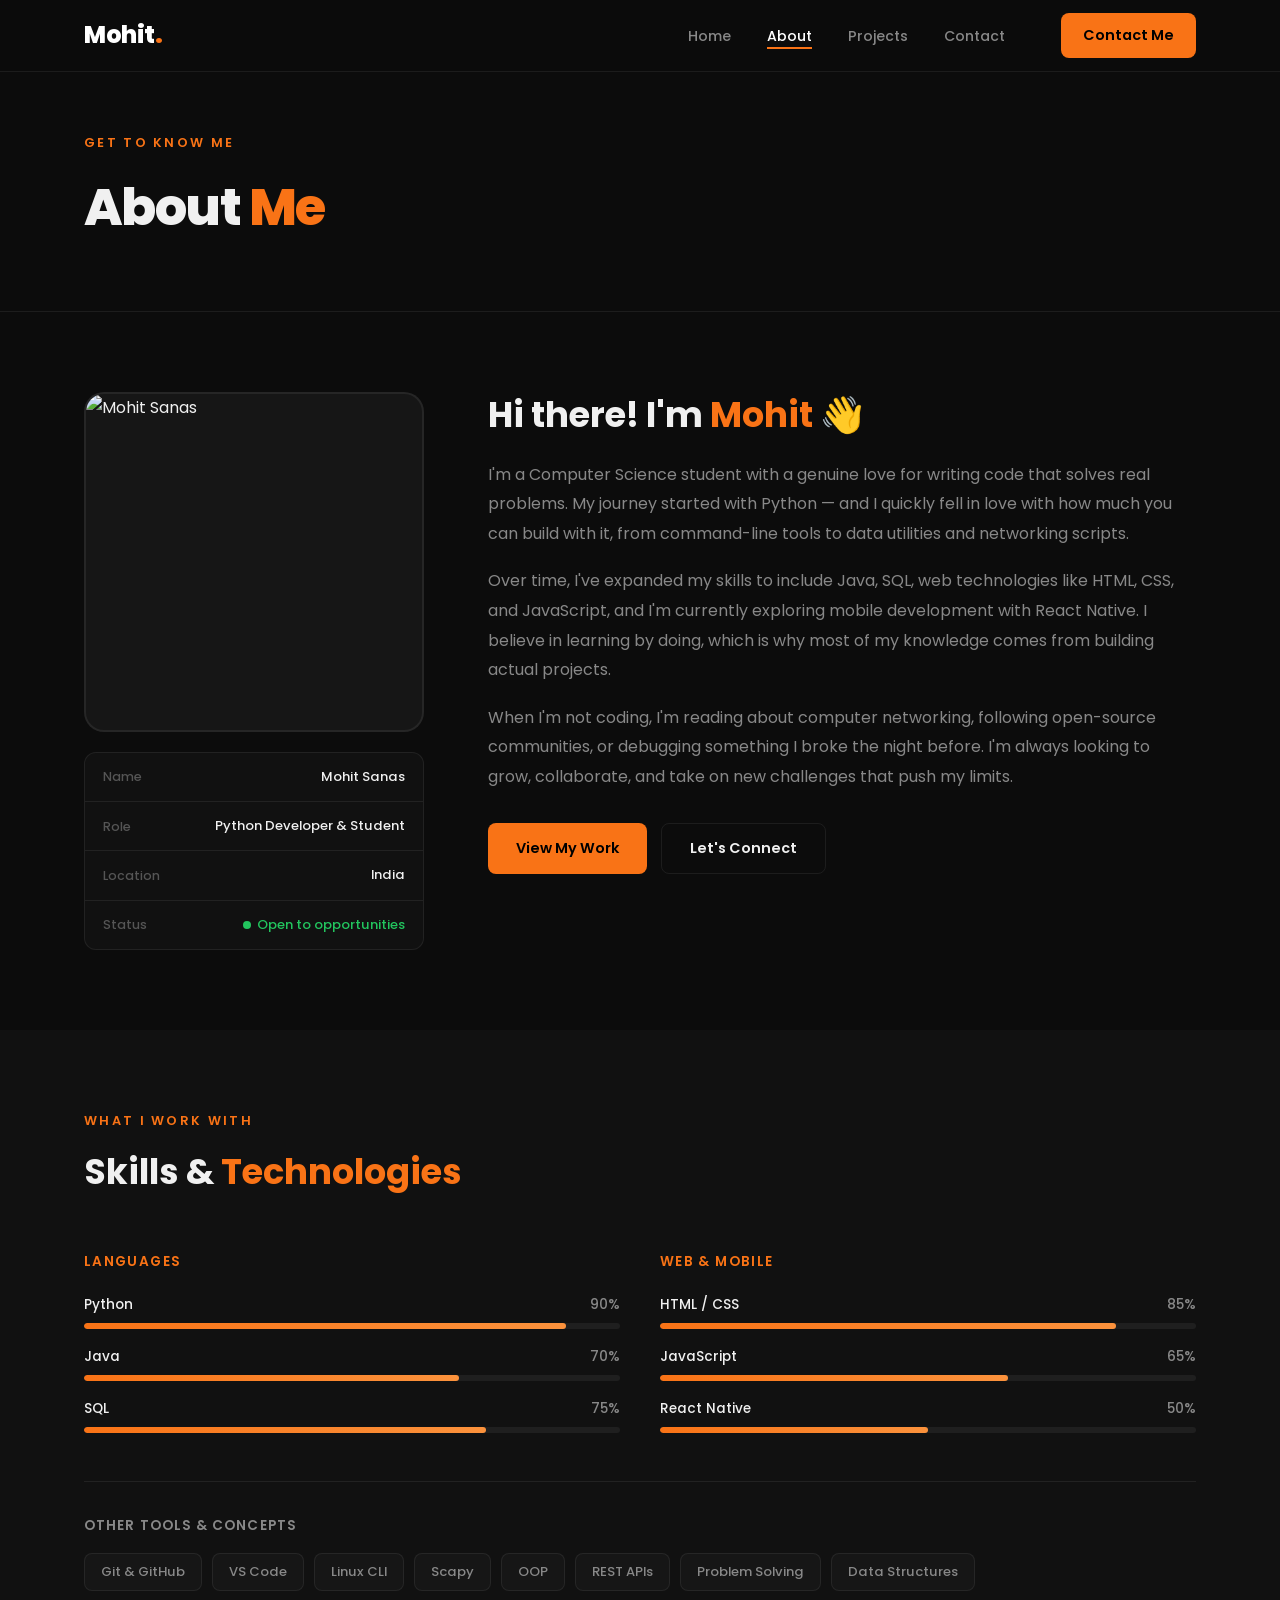
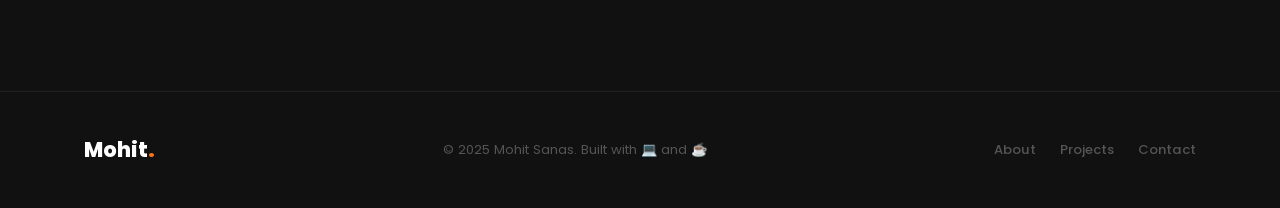
==== about.html @ 7caab4a8 "Initial commit - Portfolio Website" ====
<!DOCTYPE html>
<html lang="en">
<head>
  <meta charset="UTF-8" />
  <meta name="viewport" content="width=device-width, initial-scale=1.0"/>
  <title>About — Mohit Sanas</title>
  <link rel="preconnect" href="https://fonts.googleapis.com"/>
  <link rel="preconnect" href="https://fonts.gstatic.com" crossorigin/>
  <link href="https://fonts.googleapis.com/css2?family=Poppins:wght@300;400;500;600;700;800&display=swap" rel="stylesheet"/>
  <link rel="stylesheet" href="assets/css/styles.css"/>
</head>
<body>

  <!-- NAVBAR -->
  <nav class="navbar" id="navbar">
    <div class="nav-container">
      <a href="index.html" class="nav-logo">Mohit<span class="accent">.</span></a>
      <ul class="nav-links" id="navLinks">
        <li><a href="index.html" class="nav-link">Home</a></li>
        <li><a href="about.html" class="nav-link active">About</a></li>
        <li><a href="projects.html" class="nav-link">Projects</a></li>
        <li><a href="contact.html" class="nav-link">Contact</a></li>
      </ul>
      <a href="contact.html" class="btn btn-primary nav-cta">Contact Me</a>
      <button class="hamburger" id="hamburger" aria-label="Toggle menu">
        <span></span><span></span><span></span>
      </button>
    </div>
  </nav>

  <!-- PAGE HEADER -->
  <section class="page-header">
    <div class="container">
      <p class="section-label">Get to know me</p>
      <h1>About <span class="accent">Me</span></h1>
    </div>
  </section>

  <!-- ABOUT MAIN -->
  <section class="about-main">
    <div class="container">
      <div class="about-grid">

        <div class="about-image-col">
          <div class="about-image-wrap">
            <img
              src="https://api.dicebear.com/7.x/avataaars/svg?seed=MohitSanas&backgroundColor=1a1a1a"
              alt="Mohit Sanas"
              class="about-img"
            />
          </div>
          <div class="about-quick-info">
            <div class="info-item">
              <span class="info-label">Name</span>
              <span class="info-val">Mohit Sanas</span>
            </div>
            <div class="info-item">
              <span class="info-label">Role</span>
              <span class="info-val">Python Developer & Student</span>
            </div>
            <div class="info-item">
              <span class="info-label">Location</span>
              <span class="info-val">India</span>
            </div>
            <div class="info-item">
              <span class="info-label">Status</span>
              <span class="info-val available"><span class="dot"></span>Open to opportunities</span>
            </div>
          </div>
        </div>

        <div class="about-text-col">
          <h2>Hi there! I'm <span class="accent">Mohit</span> 👋</h2>
          <p>
            I'm a Computer Science student with a genuine love for writing code that solves real problems.
            My journey started with Python — and I quickly fell in love with how much you can build with it,
            from command-line tools to data utilities and networking scripts.
          </p>
          <p>
            Over time, I've expanded my skills to include Java, SQL, web technologies like HTML, CSS, and
            JavaScript, and I'm currently exploring mobile development with React Native. I believe in
            learning by doing, which is why most of my knowledge comes from building actual projects.
          </p>
          <p>
            When I'm not coding, I'm reading about computer networking, following open-source communities,
            or debugging something I broke the night before. I'm always looking to grow, collaborate, and
            take on new challenges that push my limits.
          </p>
          <div class="about-actions">
            <a href="projects.html" class="btn btn-primary">View My Work</a>
            <a href="contact.html" class="btn btn-outline">Let's Connect</a>
          </div>
        </div>
      </div>
    </div>
  </section>

  <!-- SKILLS -->
  <section class="skills-section">
    <div class="container">
      <p class="section-label">What I work with</p>
      <h2>Skills & <span class="accent">Technologies</span></h2>
      <div class="skills-grid">

        <div class="skill-category">
          <h4>Languages</h4>
          <div class="skill-list">
            <div class="skill-item">
              <div class="skill-info"><span>Python</span><span>90%</span></div>
              <div class="skill-bar"><div class="skill-fill" style="--w:90%"></div></div>
            </div>
            <div class="skill-item">
              <div class="skill-info"><span>Java</span><span>70%</span></div>
              <div class="skill-bar"><div class="skill-fill" style="--w:70%"></div></div>
            </div>
            <div class="skill-item">
              <div class="skill-info"><span>SQL</span><span>75%</span></div>
              <div class="skill-bar"><div class="skill-fill" style="--w:75%"></div></div>
            </div>
          </div>
        </div>

        <div class="skill-category">
          <h4>Web & Mobile</h4>
          <div class="skill-list">
            <div class="skill-item">
              <div class="skill-info"><span>HTML / CSS</span><span>85%</span></div>
              <div class="skill-bar"><div class="skill-fill" style="--w:85%"></div></div>
            </div>
            <div class="skill-item">
              <div class="skill-info"><span>JavaScript</span><span>65%</span></div>
              <div class="skill-bar"><div class="skill-fill" style="--w:65%"></div></div>
            </div>
            <div class="skill-item">
              <div class="skill-info"><span>React Native</span><span>50%</span></div>
              <div class="skill-bar"><div class="skill-fill" style="--w:50%"></div></div>
            </div>
          </div>
        </div>

      </div>

      <div class="skill-tags-row">
        <h4>Other tools & concepts</h4>
        <div class="skill-tags">
          <span>Git & GitHub</span>
          <span>VS Code</span>
          <span>Linux CLI</span>
          <span>Scapy</span>
          <span>OOP</span>
          <span>REST APIs</span>
          <span>Problem Solving</span>
          <span>Data Structures</span>
        </div>
      </div>
    </div>
  </section>

  <!-- FOOTER -->
  <footer class="footer">
    <div class="container footer-inner">
      <p class="footer-name">Mohit<span class="accent">.</span></p>
      <p class="footer-copy">© 2025 Mohit Sanas. Built with 💻 and ☕</p>
      <div class="footer-links">
        <a href="about.html">About</a>
        <a href="projects.html">Projects</a>
        <a href="contact.html">Contact</a>
      </div>
    </div>
  </footer>

  <script src="assets/js/script.js"></script>
</body>
</html>
---- assets/css/styles.css ----
/* ============================================
   MOHIT SANAS — PORTFOLIO CSS
   Dark Theme · Orange Accent · Poppins
   ============================================ */

/* === RESET & BASE === */
*, *::before, *::after {
  box-sizing: border-box;
  margin: 0;
  padding: 0;
}

:root {
  --accent:       #f97316;
  --accent-dim:   rgba(249, 115, 22, 0.12);
  --accent-glow:  rgba(249, 115, 22, 0.35);
  --bg:           #0c0c0c;
  --bg-2:         #111111;
  --bg-3:         #161616;
  --border:       rgba(255, 255, 255, 0.07);
  --border-hover: rgba(249, 115, 22, 0.4);
  --text:         #f0f0f0;
  --text-muted:   #888;
  --text-dim:     #555;
  --white:        #ffffff;
  --radius:       12px;
  --radius-lg:    20px;
  --shadow:       0 4px 24px rgba(0,0,0,0.4);
  --shadow-orange:0 4px 24px rgba(249, 115, 22, 0.2);
  --transition:   0.25s ease;
  --nav-h:        72px;
}

html {
  scroll-behavior: smooth;
}

body {
  font-family: 'Poppins', sans-serif;
  background: var(--bg);
  color: var(--text);
  line-height: 1.7;
  -webkit-font-smoothing: antialiased;
}

img { max-width: 100%; display: block; }
a  { text-decoration: none; color: inherit; }
ul { list-style: none; }

.container {
  width: 100%;
  max-width: 1160px;
  margin: 0 auto;
  padding: 0 24px;
}

.accent { color: var(--accent); }

.section-label {
  font-size: 0.8rem;
  font-weight: 600;
  letter-spacing: 0.18em;
  text-transform: uppercase;
  color: var(--accent);
  margin-bottom: 10px;
}

.center-btn { text-align: center; margin-top: 48px; }

/* === BUTTONS === */
.btn {
  display: inline-flex;
  align-items: center;
  gap: 8px;
  padding: 12px 28px;
  border-radius: 8px;
  font-family: 'Poppins', sans-serif;
  font-size: 0.9rem;
  font-weight: 600;
  cursor: pointer;
  border: none;
  transition: all var(--transition);
  white-space: nowrap;
}

.btn-primary {
  background: var(--accent);
  color: #000;
}
.btn-primary:hover {
  background: #fb923c;
  transform: translateY(-2px);
  box-shadow: var(--shadow-orange);
}

.btn-outline {
  background: transparent;
  color: var(--text);
  border: 1.5px solid var(--border);
}
.btn-outline:hover {
  border-color: var(--accent);
  color: var(--accent);
  transform: translateY(-2px);
}

.btn-sm { padding: 8px 20px; font-size: 0.82rem; }
.btn-block { width: 100%; justify-content: center; }


/* ============================================
   NAVBAR
   ============================================ */
.navbar {
  position: fixed;
  top: 0; left: 0; right: 0;
  z-index: 999;
  height: var(--nav-h);
  background: rgba(12, 12, 12, 0.85);
  backdrop-filter: blur(14px);
  -webkit-backdrop-filter: blur(14px);
  border-bottom: 1px solid var(--border);
  transition: background var(--transition);
}

.navbar.scrolled {
  background: rgba(12, 12, 12, 0.97);
}

.nav-container {
  max-width: 1160px;
  margin: 0 auto;
  padding: 0 24px;
  height: 100%;
  display: flex;
  align-items: center;
  gap: 40px;
}

.nav-logo {
  font-size: 1.5rem;
  font-weight: 800;
  letter-spacing: -0.02em;
  color: var(--white);
  flex-shrink: 0;
}

.nav-links {
  display: flex;
  align-items: center;
  gap: 36px;
  margin-left: auto;
}

.nav-link {
  font-size: 0.88rem;
  font-weight: 500;
  color: var(--text-muted);
  transition: color var(--transition);
  position: relative;
}

.nav-link::after {
  content: '';
  position: absolute;
  bottom: -3px;
  left: 0;
  width: 0;
  height: 2px;
  background: var(--accent);
  transition: width var(--transition);
}

.nav-link:hover,
.nav-link.active {
  color: var(--white);
}
.nav-link:hover::after,
.nav-link.active::after {
  width: 100%;
}

.nav-cta { margin-left: 16px; padding: 10px 22px; }

.hamburger {
  display: none;
  flex-direction: column;
  gap: 5px;
  background: none;
  border: none;
  cursor: pointer;
  margin-left: auto;
  padding: 4px;
}
.hamburger span {
  display: block;
  width: 24px;
  height: 2px;
  background: var(--text);
  border-radius: 2px;
  transition: all var(--transition);
}
.hamburger.open span:nth-child(1) { transform: translateY(7px) rotate(45deg); }
.hamburger.open span:nth-child(2) { opacity: 0; }
.hamburger.open span:nth-child(3) { transform: translateY(-7px) rotate(-45deg); }


/* ============================================
   HERO
   ============================================ */
.hero {
  min-height: 100vh;
  display: flex;
  flex-direction: column;
  justify-content: center;
  padding-top: var(--nav-h);
  background:
    radial-gradient(ellipse 60% 50% at 80% 40%, rgba(249, 115, 22, 0.06) 0%, transparent 70%),
    radial-gradient(ellipse 40% 40% at 20% 70%, rgba(249, 115, 22, 0.03) 0%, transparent 70%),
    var(--bg);
  position: relative;
  overflow: hidden;
}

.hero::before {
  content: '';
  position: absolute;
  inset: 0;
  background-image:
    linear-gradient(rgba(255,255,255,0.025) 1px, transparent 1px),
    linear-gradient(90deg, rgba(255,255,255,0.025) 1px, transparent 1px);
  background-size: 80px 80px;
  mask-image: radial-gradient(ellipse 80% 80% at 50% 50%, black 0%, transparent 100%);
  pointer-events: none;
}

.hero-container {
  max-width: 1160px;
  margin: 0 auto;
  padding: 80px 24px;
  display: flex;
  align-items: center;
  gap: 60px;
}

.hero-text { flex: 1; }

.hero-greeting {
  font-size: 1rem;
  font-weight: 500;
  color: var(--text-muted);
  margin-bottom: 16px;
}

.hero-name {
  font-size: clamp(2.4rem, 5vw, 3.8rem);
  font-weight: 800;
  line-height: 1.1;
  letter-spacing: -0.03em;
  margin-bottom: 12px;
}

.hero-role {
  font-size: clamp(1.1rem, 2.5vw, 1.5rem);
  font-weight: 500;
  color: var(--text-muted);
  margin-bottom: 24px;
}

.hero-role .divider { color: var(--accent); margin: 0 8px; }

.hero-tagline {
  font-size: 1rem;
  color: var(--text-muted);
  max-width: 500px;
  margin-bottom: 36px;
  line-height: 1.8;
}

.hero-buttons {
  display: flex;
  gap: 14px;
  flex-wrap: wrap;
  margin-bottom: 48px;
}

.hero-stats {
  display: flex;
  align-items: center;
  gap: 24px;
}

.stat { text-align: left; }
.stat-num {
  display: block;
  font-size: 1.6rem;
  font-weight: 800;
  color: var(--accent);
  line-height: 1;
}
.stat-label {
  font-size: 0.75rem;
  color: var(--text-dim);
  font-weight: 500;
}
.stat-divider {
  width: 1px;
  height: 36px;
  background: var(--border);
}

/* Hero image */
.hero-image-wrap {
  flex-shrink: 0;
  position: relative;
  display: flex;
  flex-direction: column;
  align-items: center;
}

.hero-image-ring {
  position: absolute;
  width: 320px;
  height: 320px;
  border-radius: 50%;
  border: 1.5px solid rgba(249, 115, 22, 0.25);
  animation: ring-pulse 3s ease-in-out infinite;
}

@keyframes ring-pulse {
  0%, 100% { transform: scale(1); opacity: 0.5; }
  50%       { transform: scale(1.05); opacity: 1; }
}

.hero-image-box {
  width: 280px;
  height: 280px;
  border-radius: 50%;
  border: 3px solid var(--accent);
  overflow: hidden;
  background: var(--bg-3);
  box-shadow: 0 0 60px rgba(249, 115, 22, 0.25);
  position: relative;
  z-index: 1;
}

.hero-img {
  width: 100%;
  height: 100%;
  object-fit: cover;
  filter: contrast(1.05) brightness(1.02);
  transition: transform 0.3s ease;
  transform: rotate(90deg);
}

.hero-image-box:hover .hero-img {
  transform: scale(1.05);
}

.hero-badge {
  margin-top: 20px;
  display: flex;
  align-items: center;
  gap: 8px;
  background: var(--bg-3);
  border: 1px solid var(--border);
  border-radius: 100px;
  padding: 8px 18px;
  font-size: 0.78rem;
  font-weight: 500;
  color: var(--text-muted);
  position: relative;
  z-index: 1;
}

.badge-dot, .dot {
  width: 8px;
  height: 8px;
  background: #22c55e;
  border-radius: 50%;
  animation: badge-blink 1.8s ease-in-out infinite;
  flex-shrink: 0;
}

@keyframes badge-blink {
  0%, 100% { opacity: 1; }
  50%       { opacity: 0.3; }
}

.badge-dot.pulse {
  animation: badge-blink 1.8s ease-in-out infinite;
}

/* Scroll hint */
.hero-scroll-hint {
  position: absolute;
  bottom: 32px;
  left: 50%;
  transform: translateX(-50%);
  display: flex;
  flex-direction: column;
  align-items: center;
  gap: 8px;
  color: var(--text-dim);
  font-size: 0.72rem;
  letter-spacing: 0.1em;
}
.scroll-line {
  width: 1.5px;
  height: 40px;
  background: linear-gradient(to bottom, var(--accent), transparent);
  animation: scroll-fade 1.8s ease-in-out infinite;
}
@keyframes scroll-fade {
  0%, 100% { opacity: 0.3; transform: scaleY(1); }
  50%       { opacity: 1; }
}


/* ============================================
   SKILLS TICKER
   ============================================ */
.skills-ticker {
  background: var(--bg-2);
  border-top: 1px solid var(--border);
  border-bottom: 1px solid var(--border);
  overflow: hidden;
  padding: 18px 0;
}

.ticker-track {
  overflow: hidden;
  white-space: nowrap;
}

.ticker-items {
  display: inline-flex;
  align-items: center;
  gap: 32px;
  animation: ticker-move 18s linear infinite;
}

.ticker-items span {
  font-size: 0.85rem;
  font-weight: 600;
  color: var(--text-muted);
  letter-spacing: 0.05em;
  text-transform: uppercase;
}

.ticker-items .sep { color: var(--accent); font-size: 0.65rem; }

@keyframes ticker-move {
  0%   { transform: translateX(0); }
  100% { transform: translateX(-50%); }
}


/* ============================================
   MINI ABOUT (homepage)
   ============================================ */
.mini-about {
  padding: 100px 0;
  background: var(--bg);
}

.mini-about-inner {
  display: grid;
  grid-template-columns: 1fr 1fr;
  gap: 60px;
  align-items: start;
}

.mini-about-text h2 {
  font-size: clamp(1.6rem, 3vw, 2.2rem);
  font-weight: 700;
  line-height: 1.3;
  margin-bottom: 20px;
}

.mini-about-text p {
  color: var(--text-muted);
  margin-bottom: 32px;
  line-height: 1.8;
}

.mini-about-cards {
  display: flex;
  flex-direction: column;
  gap: 16px;
}

.mini-card {
  background: var(--bg-2);
  border: 1px solid var(--border);
  border-radius: var(--radius);
  padding: 22px 24px;
  display: flex;
  align-items: flex-start;
  gap: 16px;
  transition: border-color var(--transition), transform var(--transition);
}
.mini-card:hover {
  border-color: var(--border-hover);
  transform: translateX(4px);
}
.mini-card-icon { font-size: 1.4rem; flex-shrink: 0; }
.mini-card h4 { font-size: 0.95rem; font-weight: 600; margin-bottom: 4px; }
.mini-card p  { font-size: 0.82rem; color: var(--text-muted); line-height: 1.6; }


/* ============================================
   FEATURED PROJECTS (homepage)
   ============================================ */
.featured-project {
  padding: 80px 0 100px;
  background: var(--bg-2);
}

.featured-project h2 {
  font-size: clamp(1.6rem, 3vw, 2.2rem);
  font-weight: 700;
  margin-bottom: 48px;
}

.featured-grid {
  display: grid;
  grid-template-columns: 1fr 1fr;
  gap: 24px;
}

.project-card {
  background: var(--bg-3);
  border: 1px solid var(--border);
  border-radius: var(--radius-lg);
  padding: 28px;
  transition: all var(--transition);
  display: flex;
  flex-direction: column;
  gap: 14px;
}
.project-card:hover {
  border-color: var(--border-hover);
  transform: translateY(-4px);
  box-shadow: var(--shadow-orange);
}

.project-card-header {
  display: flex;
  align-items: center;
  justify-content: space-between;
}

.project-tag {
  font-size: 0.72rem;
  font-weight: 600;
  background: var(--accent-dim);
  color: var(--accent);
  padding: 4px 12px;
  border-radius: 100px;
  letter-spacing: 0.04em;
}

.project-gh-link {
  color: var(--text-muted);
  transition: color var(--transition);
}
.project-gh-link:hover { color: var(--accent); }

.project-card h3 {
  font-size: 1.2rem;
  font-weight: 700;
}

.project-card p {
  font-size: 0.88rem;
  color: var(--text-muted);
  line-height: 1.7;
  flex: 1;
}

.project-tech {
  display: flex;
  gap: 8px;
  flex-wrap: wrap;
}
.project-tech span {
  font-size: 0.72rem;
  font-weight: 500;
  color: var(--text-dim);
  background: rgba(255,255,255,0.04);
  border: 1px solid var(--border);
  padding: 3px 10px;
  border-radius: 4px;
}


/* ============================================
   PAGE HEADER (inner pages)
   ============================================ */
.page-header {
  padding: calc(var(--nav-h) + 60px) 0 60px;
  background: var(--bg);
  border-bottom: 1px solid var(--border);
}

.page-header h1 {
  font-size: clamp(2rem, 5vw, 3.2rem);
  font-weight: 800;
  letter-spacing: -0.03em;
}

.page-header-sub {
  margin-top: 14px;
  font-size: 1rem;
  color: var(--text-muted);
  max-width: 560px;
}


/* ============================================
   ABOUT PAGE
   ============================================ */
.about-main {
  padding: 80px 0;
}

.about-grid {
  display: grid;
  grid-template-columns: 340px 1fr;
  gap: 64px;
  align-items: start;
}

.about-image-wrap {
  width: 100%;
  border-radius: var(--radius-lg);
  overflow: hidden;
  border: 2px solid var(--border);
  background: var(--bg-3);
  aspect-ratio: 1;
  display: flex;
  align-items: center;
  justify-content: center;
}

.about-img {
  width: 100%;
  height: 100%;
  object-fit: cover;
}

.about-quick-info {
  margin-top: 20px;
  background: var(--bg-2);
  border: 1px solid var(--border);
  border-radius: var(--radius);
  overflow: hidden;
}

.info-item {
  display: flex;
  justify-content: space-between;
  align-items: center;
  padding: 13px 18px;
  border-bottom: 1px solid var(--border);
}
.info-item:last-child { border-bottom: none; }
.info-label { font-size: 0.78rem; color: var(--text-dim); font-weight: 500; }
.info-val    { font-size: 0.82rem; color: var(--text); font-weight: 500; }
.info-val.available { color: #22c55e; display: flex; align-items: center; gap: 6px; }

.about-text-col h2 {
  font-size: clamp(1.6rem, 3vw, 2.2rem);
  font-weight: 700;
  margin-bottom: 22px;
  line-height: 1.3;
}

.about-text-col p {
  color: var(--text-muted);
  margin-bottom: 18px;
  line-height: 1.85;
}

.about-actions {
  display: flex;
  gap: 14px;
  flex-wrap: wrap;
  margin-top: 32px;
}

/* Skills section */
.skills-section {
  padding: 80px 0 100px;
  background: var(--bg-2);
}

.skills-section h2 {
  font-size: clamp(1.6rem, 3vw, 2.2rem);
  font-weight: 700;
  margin-bottom: 48px;
}

.skills-grid {
  display: grid;
  grid-template-columns: 1fr 1fr;
  gap: 40px;
  margin-bottom: 48px;
}

.skill-category h4 {
  font-size: 0.85rem;
  font-weight: 600;
  text-transform: uppercase;
  letter-spacing: 0.1em;
  color: var(--accent);
  margin-bottom: 20px;
}

.skill-list { display: flex; flex-direction: column; gap: 16px; }

.skill-item {}
.skill-info {
  display: flex;
  justify-content: space-between;
  font-size: 0.85rem;
  font-weight: 500;
  margin-bottom: 7px;
  color: var(--text);
}
.skill-info span:last-child { color: var(--text-muted); }

.skill-bar {
  height: 6px;
  background: rgba(255,255,255,0.06);
  border-radius: 100px;
  overflow: hidden;
}

.skill-fill {
  height: 100%;
  width: var(--w);
  background: linear-gradient(90deg, var(--accent), #fb923c);
  border-radius: 100px;
  animation: bar-grow 1s ease-out forwards;
  transform-origin: left;
}

@keyframes bar-grow {
  from { width: 0; }
  to   { width: var(--w); }
}

.skill-tags-row {
  padding-top: 32px;
  border-top: 1px solid var(--border);
}

.skill-tags-row h4 {
  font-size: 0.85rem;
  font-weight: 600;
  color: var(--text-muted);
  margin-bottom: 16px;
  text-transform: uppercase;
  letter-spacing: 0.08em;
}

.skill-tags {
  display: flex;
  flex-wrap: wrap;
  gap: 10px;
}

.skill-tags span {
  background: var(--bg-3);
  border: 1px solid var(--border);
  color: var(--text-muted);
  border-radius: 8px;
  padding: 7px 16px;
  font-size: 0.82rem;
  font-weight: 500;
  transition: all var(--transition);
}
.skill-tags span:hover {
  border-color: var(--accent);
  color: var(--accent);
}


/* ============================================
   PROJECTS PAGE
   ============================================ */
.projects-section {
  padding: 80px 0 100px;
}

.project-full-card {
  display: grid;
  grid-template-columns: 1fr 1fr;
  gap: 60px;
  align-items: center;
  padding: 60px 0;
  border-bottom: 1px solid var(--border);
}
.project-full-card:last-child { border-bottom: none; }

.project-full-card--reverse .project-full-left {
  order: 2;
}
.project-full-card--reverse .project-full-right {
  order: 1;
}

/* Terminal mockup */
.project-full-visual {
  background: var(--bg-2);
  border: 1px solid var(--border);
  border-radius: var(--radius-lg);
  overflow: hidden;
  box-shadow: var(--shadow);
  transition: box-shadow var(--transition), border-color var(--transition);
}
.project-full-visual:hover {
  border-color: var(--border-hover);
  box-shadow: var(--shadow-orange);
}

.project-mockup {}

.mockup-header {
  display: flex;
  align-items: center;
  gap: 8px;
  padding: 12px 18px;
  background: rgba(255,255,255,0.04);
  border-bottom: 1px solid var(--border);
}

.mockup-header .dot {
  width: 11px;
  height: 11px;
  border-radius: 50%;
  flex-shrink: 0;
}
.mockup-header .dot.red    { background: #ff5f57; animation: none; }
.mockup-header .dot.yellow { background: #febc2e; animation: none; }
.mockup-header .dot.green  { background: #28c840; animation: none; }

.mockup-title {
  font-size: 0.78rem;
  color: var(--text-dim);
  margin-left: 8px;
  font-family: 'Courier New', monospace;
}

.mockup-body {
  padding: 20px 20px 24px;
  font-family: 'Courier New', Courier, monospace;
  font-size: 0.82rem;
  line-height: 2;
  color: var(--text-muted);
}

.code-green  { color: #4ade80; }
.code-orange { color: var(--accent); }
.code-dim    { color: var(--text-dim); letter-spacing: 0.05em; }

.project-full-right {}

.project-number {
  font-size: 3.5rem;
  font-weight: 800;
  color: rgba(255,255,255,0.05);
  line-height: 1;
  letter-spacing: -0.04em;
  display: block;
  margin-bottom: 12px;
}

.project-tags-row {
  display: flex;
  flex-wrap: wrap;
  gap: 8px;
  margin-bottom: 16px;
}

.project-full-right h2 {
  font-size: clamp(1.5rem, 3vw, 2rem);
  font-weight: 700;
  margin-bottom: 16px;
  line-height: 1.2;
}

.project-full-right p {
  color: var(--text-muted);
  line-height: 1.8;
  margin-bottom: 22px;
}

.project-full-right h4 {
  font-size: 0.82rem;
  font-weight: 600;
  text-transform: uppercase;
  letter-spacing: 0.1em;
  color: var(--text-dim);
  margin-bottom: 12px;
}

.feature-list {
  display: flex;
  flex-direction: column;
  gap: 8px;
  margin-bottom: 28px;
}

.feature-list li {
  font-size: 0.88rem;
  color: var(--text-muted);
  padding-left: 18px;
  position: relative;
}
.feature-list li::before {
  content: '→';
  position: absolute;
  left: 0;
  color: var(--accent);
  font-size: 0.78rem;
  top: 1px;
}

.project-full-actions { display: flex; gap: 12px; }


/* ============================================
   CONTACT PAGE
   ============================================ */
.contact-section {
  padding: 80px 0 100px;
}

.contact-grid {
  display: grid;
  grid-template-columns: 1fr 1.4fr;
  gap: 60px;
  align-items: start;
}

.contact-info h3 {
  font-size: 1.5rem;
  font-weight: 700;
  margin-bottom: 16px;
}

.contact-info > p {
  color: var(--text-muted);
  line-height: 1.8;
  margin-bottom: 36px;
}

.contact-cards { display: flex; flex-direction: column; gap: 14px; margin-bottom: 36px; }

.contact-card {
  display: flex;
  align-items: center;
  gap: 16px;
  background: var(--bg-2);
  border: 1px solid var(--border);
  border-radius: var(--radius);
  padding: 18px 20px;
  transition: all var(--transition);
}
.contact-card:hover {
  border-color: var(--border-hover);
  transform: translateX(4px);
}

.contact-card-icon {
  width: 44px;
  height: 44px;
  background: var(--accent-dim);
  border-radius: 10px;
  display: flex;
  align-items: center;
  justify-content: center;
  color: var(--accent);
  flex-shrink: 0;
}

.contact-card-text { display: flex; flex-direction: column; gap: 2px; }
.cc-label { font-size: 0.72rem; font-weight: 600; color: var(--text-dim); text-transform: uppercase; letter-spacing: 0.08em; }
.cc-value { font-size: 0.88rem; font-weight: 500; color: var(--text); }

.contact-availability {
  display: flex;
  align-items: center;
  gap: 10px;
  font-size: 0.82rem;
  color: #22c55e;
  font-weight: 500;
}

/* Contact form */
.contact-form-wrap {
  background: var(--bg-2);
  border: 1px solid var(--border);
  border-radius: var(--radius-lg);
  padding: 36px;
}

.contact-form { display: flex; flex-direction: column; gap: 20px; }

.form-row {
  display: grid;
  grid-template-columns: 1fr 1fr;
  gap: 20px;
}

.form-group {
  display: flex;
  flex-direction: column;
  gap: 7px;
}

.form-group label {
  font-size: 0.8rem;
  font-weight: 600;
  color: var(--text-muted);
}

.form-group input,
.form-group textarea {
  background: var(--bg-3);
  border: 1.5px solid var(--border);
  border-radius: 8px;
  padding: 12px 16px;
  font-family: 'Poppins', sans-serif;
  font-size: 0.88rem;
  color: var(--text);
  outline: none;
  transition: border-color var(--transition);
  resize: vertical;
}

.form-group input::placeholder,
.form-group textarea::placeholder {
  color: var(--text-dim);
}

.form-group input:focus,
.form-group textarea:focus {
  border-color: var(--accent);
}

.form-success {
  display: none;
  font-size: 0.88rem;
  color: #22c55e;
  padding: 12px 16px;
  background: rgba(34, 197, 94, 0.08);
  border: 1px solid rgba(34, 197, 94, 0.2);
  border-radius: 8px;
  text-align: center;
}
.form-success.show { display: block; }


/* ============================================
   FOOTER
   ============================================ */
.footer {
  background: var(--bg-2);
  border-top: 1px solid var(--border);
  padding: 40px 0;
}

.footer-inner {
  display: flex;
  align-items: center;
  justify-content: space-between;
  flex-wrap: wrap;
  gap: 16px;
}

.footer-name {
  font-size: 1.3rem;
  font-weight: 800;
  color: var(--white);
}

.footer-copy {
  font-size: 0.82rem;
  color: var(--text-dim);
}

.footer-links {
  display: flex;
  gap: 24px;
}
.footer-links a {
  font-size: 0.82rem;
  color: var(--text-dim);
  font-weight: 500;
  transition: color var(--transition);
}
.footer-links a:hover { color: var(--accent); }


/* ============================================
   RESPONSIVE
   ============================================ */
@media (max-width: 1024px) {
  .about-grid    { grid-template-columns: 280px 1fr; gap: 40px; }
  .project-full-card { gap: 40px; }
  .mini-about-inner  { gap: 40px; }
}

@media (max-width: 768px) {
  /* Navbar mobile */
  .nav-links {
    position: fixed;
    top: var(--nav-h);
    left: 0; right: 0;
    background: rgba(12, 12, 12, 0.97);
    backdrop-filter: blur(14px);
    flex-direction: column;
    gap: 0;
    padding: 16px 0;
    border-bottom: 1px solid var(--border);
    transform: translateY(-120%);
    transition: transform 0.3s ease;
    z-index: 998;
    margin: 0;
  }
  .nav-links.open { transform: translateY(0); }
  .nav-links li a {
    display: block;
    padding: 14px 28px;
    font-size: 1rem;
  }
  .nav-cta    { display: none; }
  .hamburger  { display: flex; }

  /* Hero */
  .hero-container {
    flex-direction: column-reverse;
    gap: 40px;
    padding: 60px 24px;
    text-align: center;
  }
  .hero-tagline { margin: 0 auto 36px; }
  .hero-buttons { justify-content: center; }
  .hero-stats   { justify-content: center; }

  .hero-image-box  { width: 220px; height: 220px; }
  .hero-image-ring { width: 252px; height: 252px; }

  .hero-scroll-hint { display: none; }

  /* Grids → single column */
  .mini-about-inner  { grid-template-columns: 1fr; }
  .featured-grid     { grid-template-columns: 1fr; }
  .about-grid        { grid-template-columns: 1fr; }
  .skills-grid       { grid-template-columns: 1fr; }
  .contact-grid      { grid-template-columns: 1fr; }
  .form-row          { grid-template-columns: 1fr; }

  /* Project full cards */
  .project-full-card          { grid-template-columns: 1fr; }
  .project-full-card--reverse .project-full-left  { order: 0; }
  .project-full-card--reverse .project-full-right { order: 0; }

  /* Footer */
  .footer-inner { flex-direction: column; text-align: center; }
}

@media (max-width: 480px) {
  .hero-name { font-size: 2rem; }
  .hero-image-box  { width: 180px; height: 180px; }
  .hero-image-ring { width: 210px; height: 210px; }
  .contact-form-wrap { padding: 22px 18px; }
}
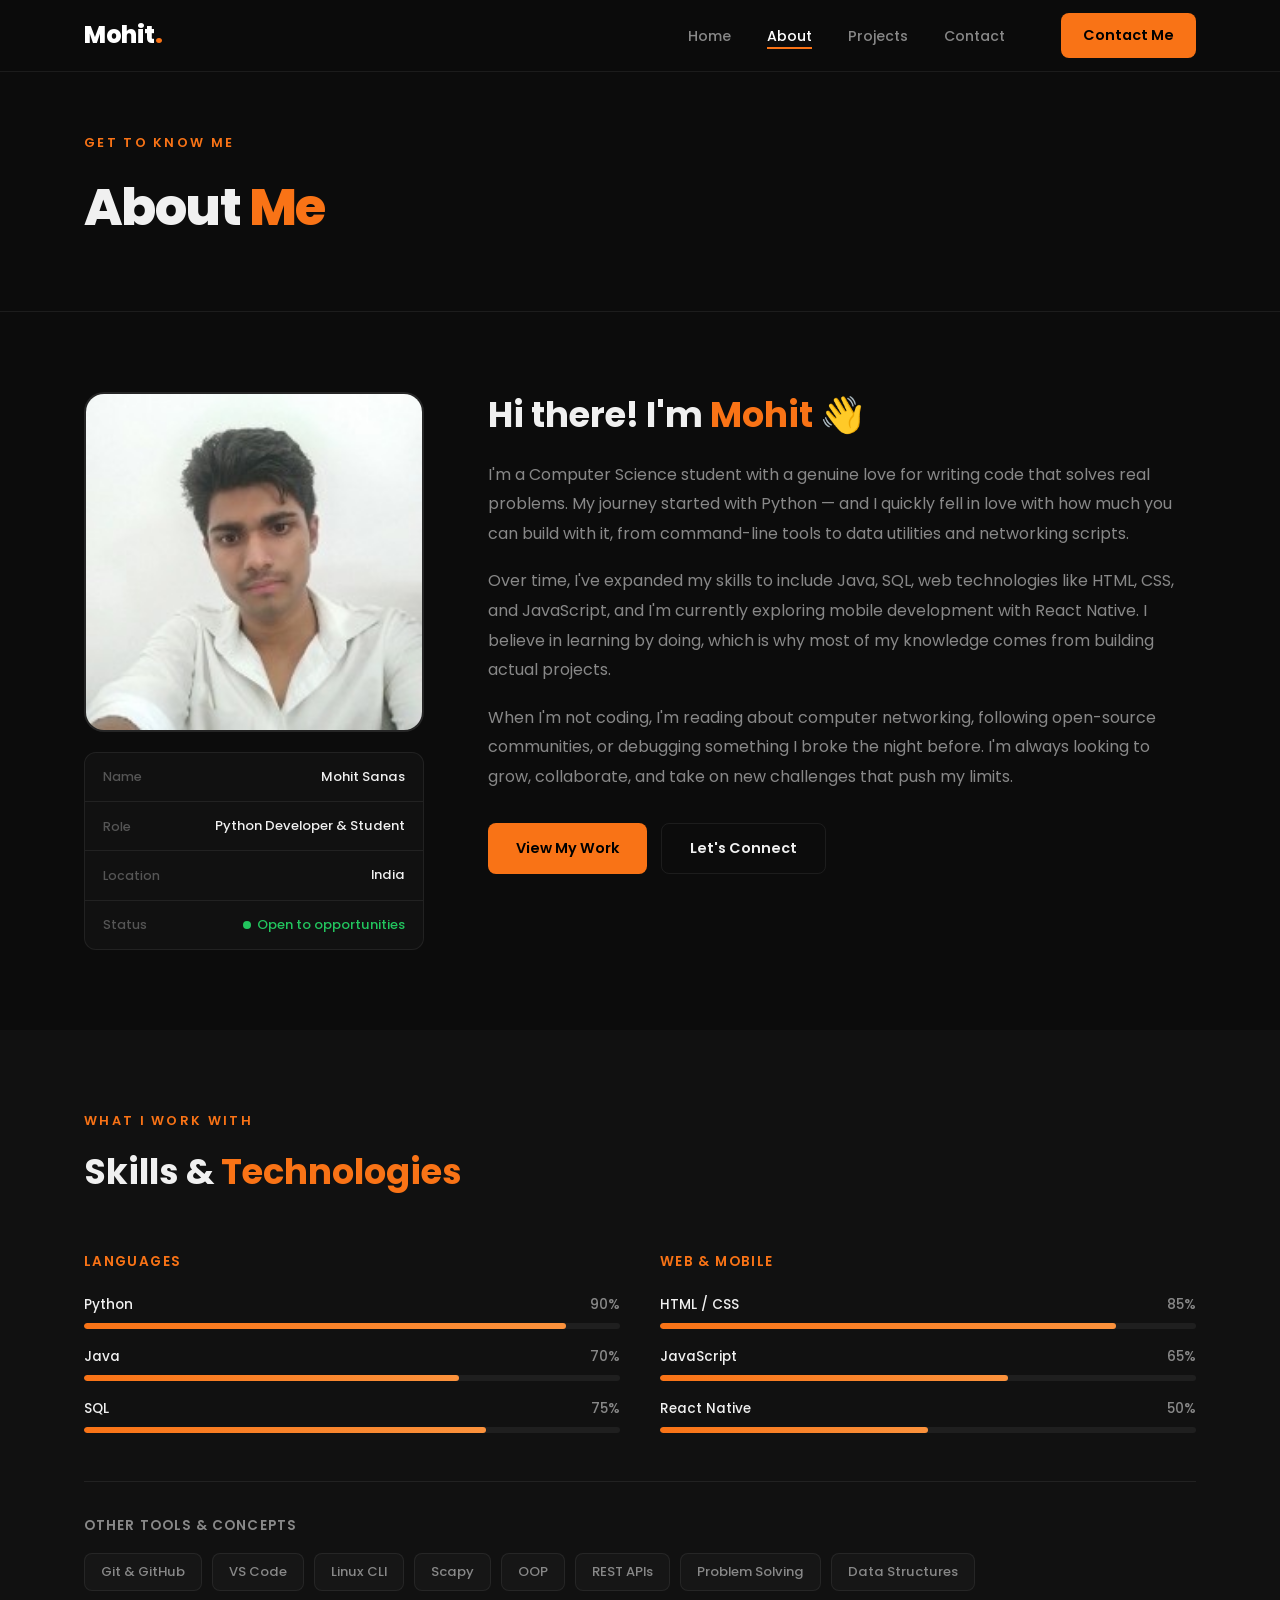
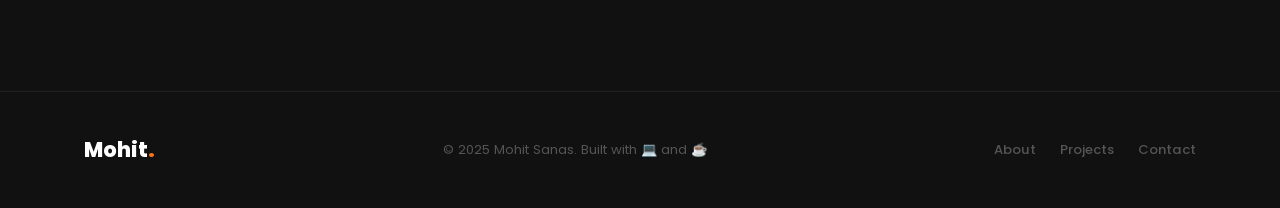
==== commit 4eab4c22: "Updated profile image and UI changes" ====
--- a/about.html
+++ b/about.html
@@ -44,7 +44,7 @@
         <div class="about-image-col">
           <div class="about-image-wrap">
             <img
-              src="https://api.dicebear.com/7.x/avataaars/svg?seed=MohitSanas&backgroundColor=1a1a1a"
+              src="assets/images/profile.jpg"
               alt="Mohit Sanas"
               class="about-img"
             />
--- a/assets/css/styles.css
+++ b/assets/css/styles.css
@@ -350,7 +350,7 @@
   object-fit: cover;
   filter: contrast(1.05) brightness(1.02);
   transition: transform 0.3s ease;
-  transform: rotate(90deg);
+ 
 }
 
 .hero-image-box:hover .hero-img {
